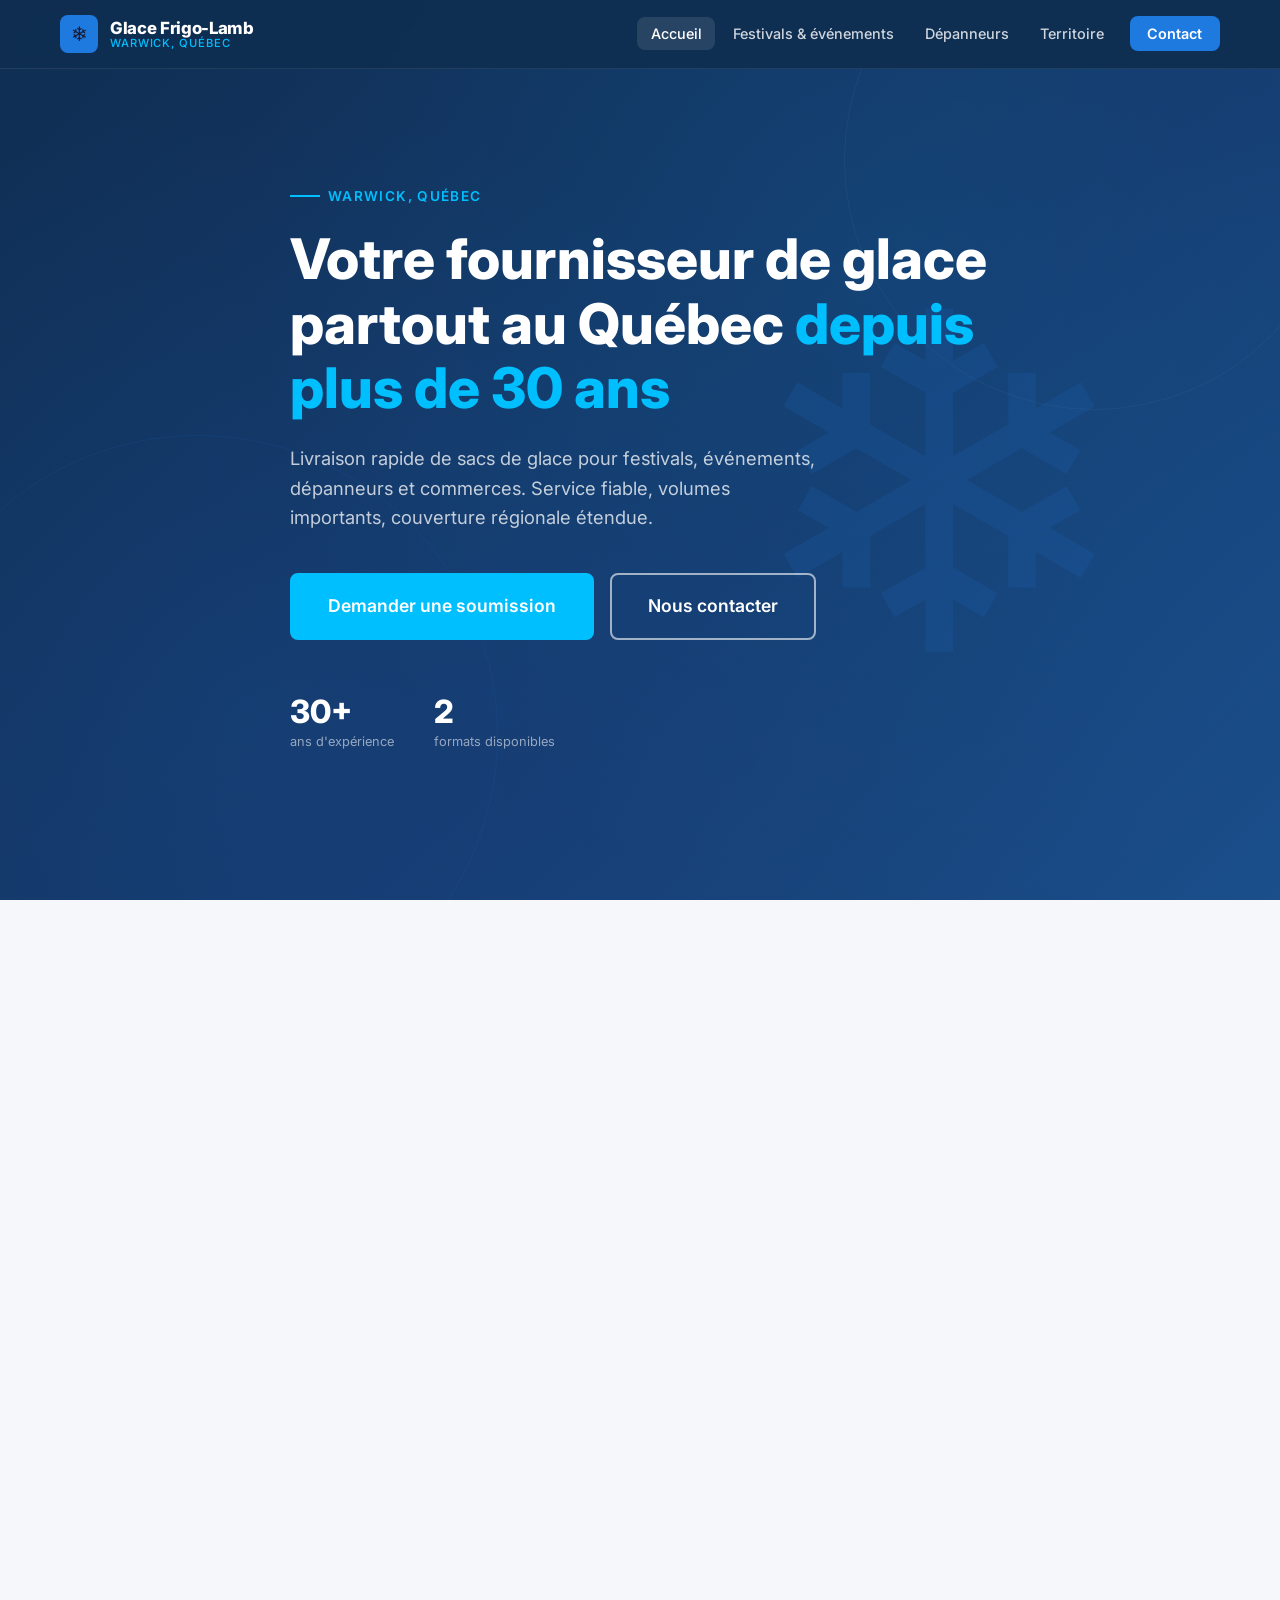
==== FrigoLamb.html @ 063ac875 "Version initiale du site FrigoLamb Co-Authored-By: Claude Sonnet 4.6 <noreply@anthropic.com>" ====
<!DOCTYPE html>
<html lang="fr">
<head>
  <meta charset="UTF-8" />
  <meta http-equiv="refresh" content="0; url=docs/index.html" />
  <title>Glace Frigo-Lamb</title>
</head>
<body>
  <p>Redirection… <a href="docs/index.html">Cliquez ici si la page ne s'ouvre pas automatiquement.</a></p>
</body>
</html>
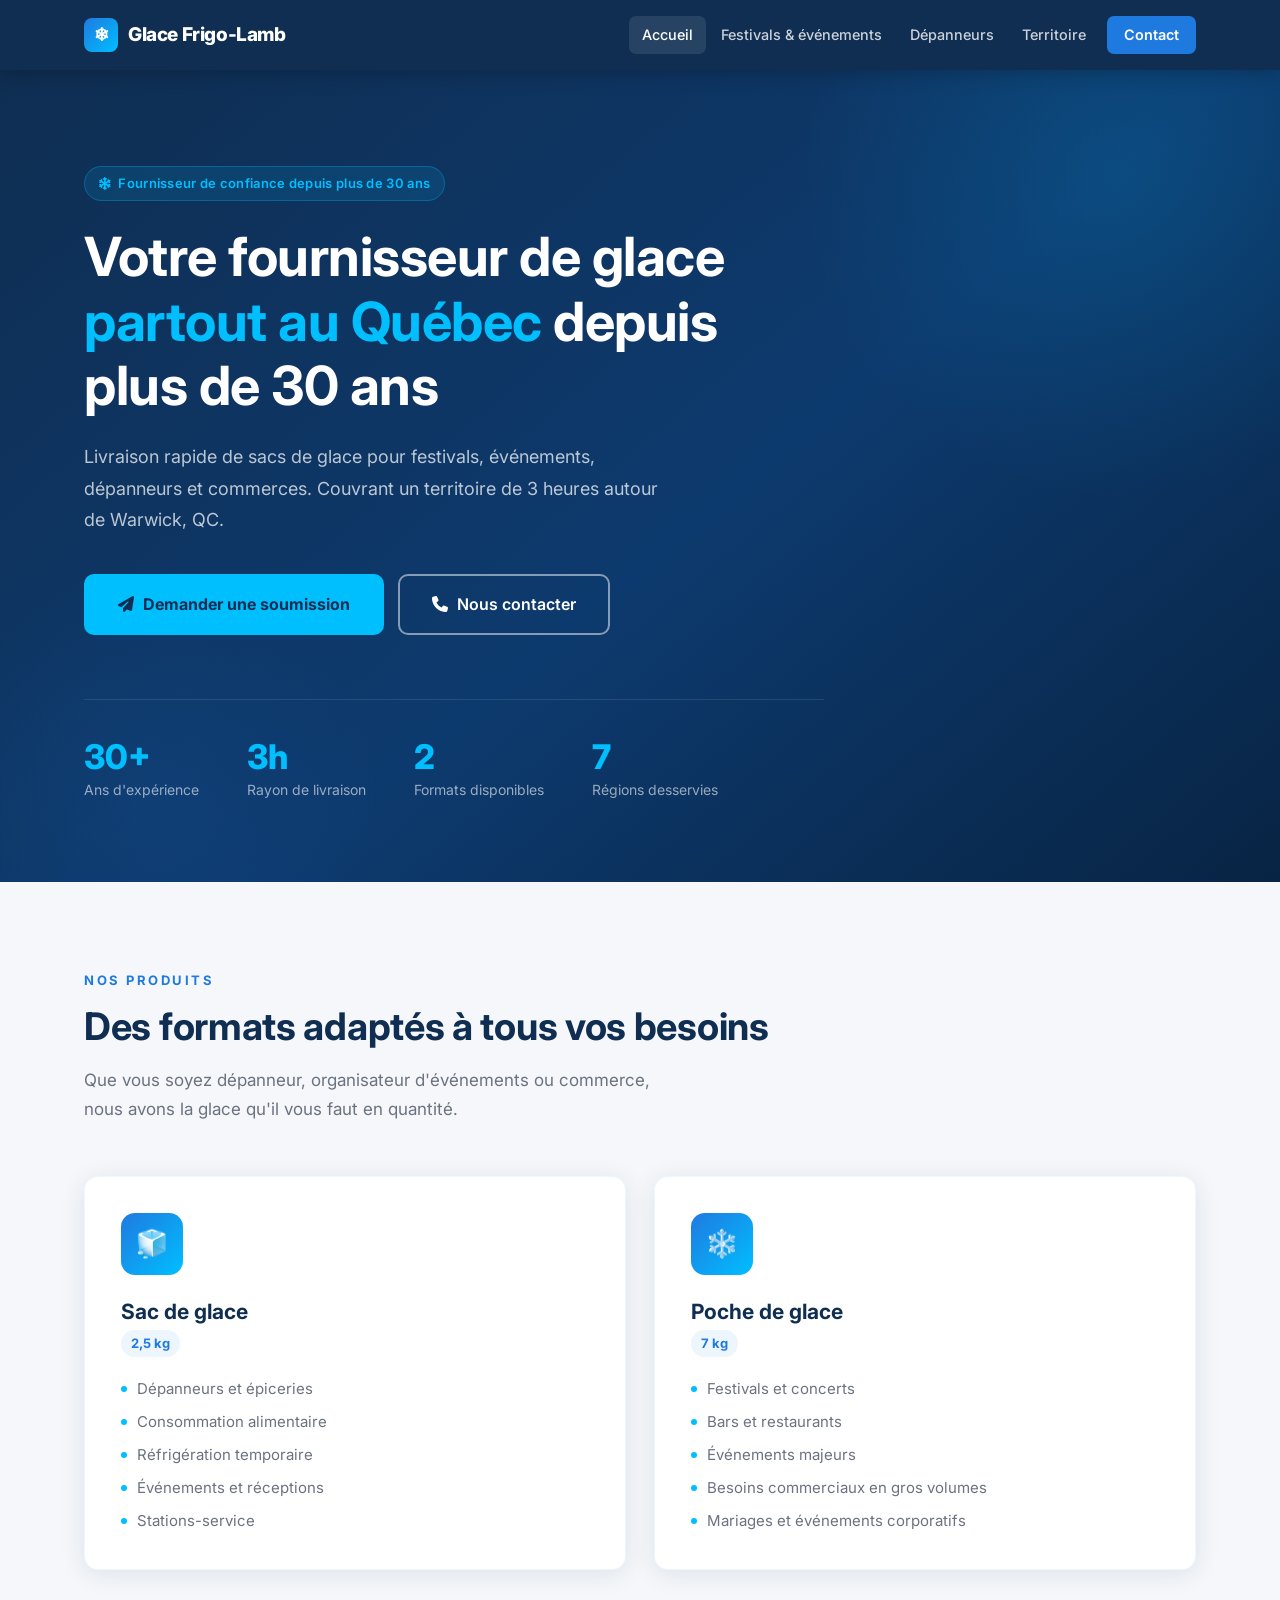
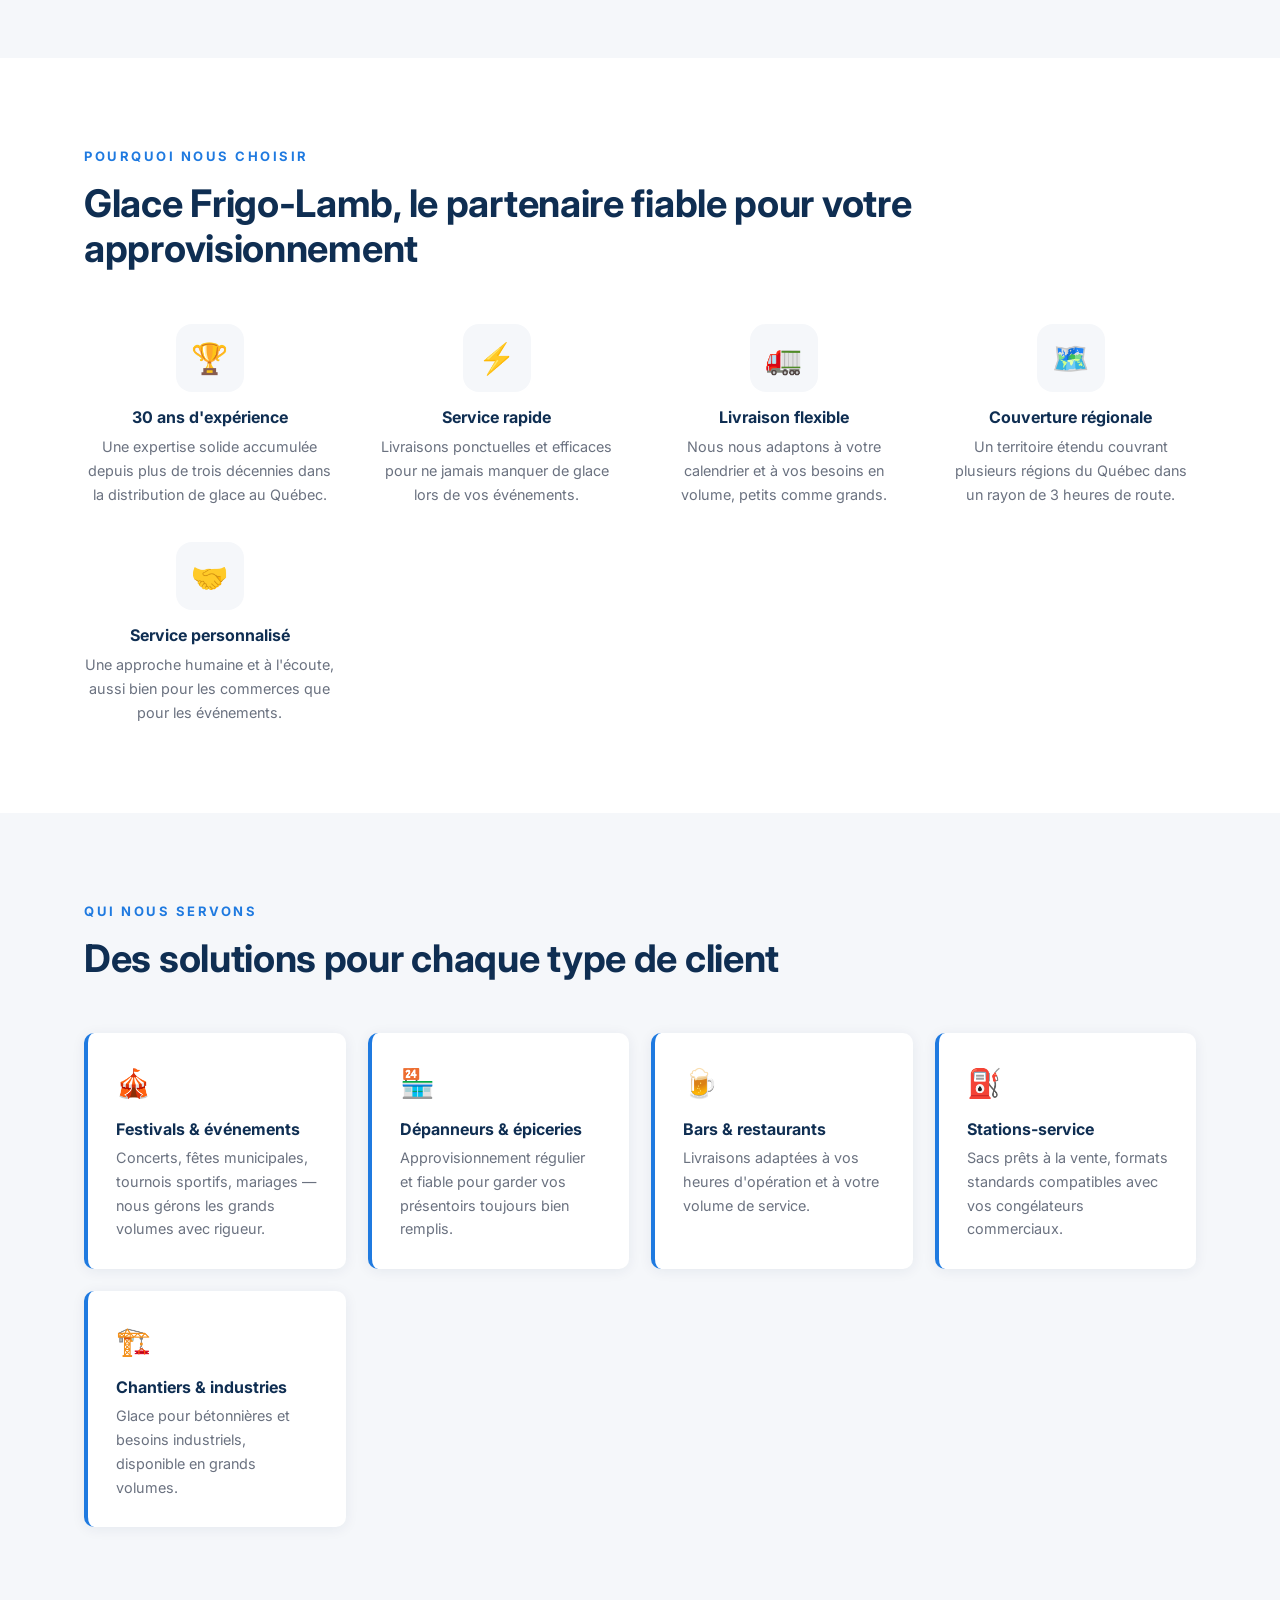
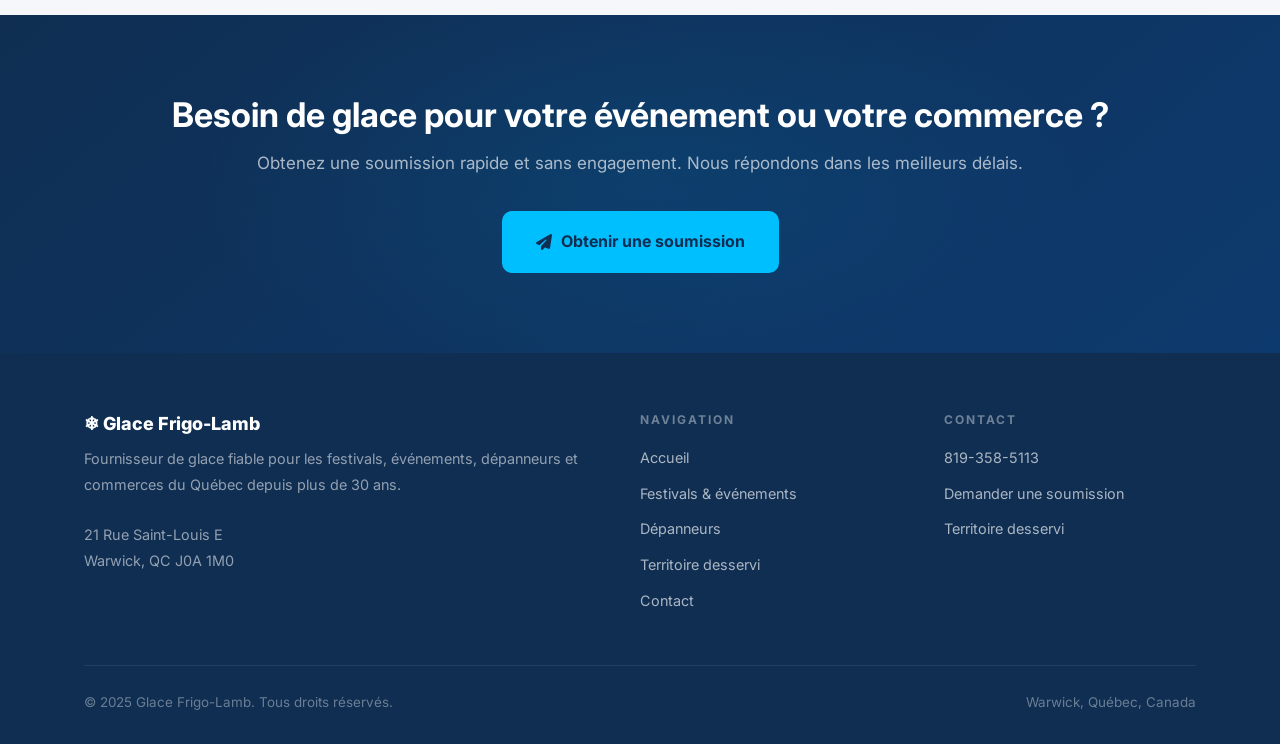
==== commit 31c44f2d: "Version initiale du site FrigoLamb" ====
--- a/FrigoLamb.html
+++ b/FrigoLamb.html
@@ -1,11 +1,11 @@
 <!DOCTYPE html>
 <html lang="fr">
 <head>
-  <meta charset="UTF-8" />
-  <meta http-equiv="refresh" content="0; url=docs/index.html" />
+  <meta charset="UTF-8">
+  <meta http-equiv="refresh" content="0; url=docs/index.html">
   <title>Glace Frigo-Lamb</title>
 </head>
 <body>
-  <p>Redirection… <a href="docs/index.html">Cliquez ici si la page ne s'ouvre pas automatiquement.</a></p>
+  <p>Redirection vers le site... <a href="docs/index.html">Cliquez ici si ça ne se fait pas automatiquement.</a></p>
 </body>
 </html>
